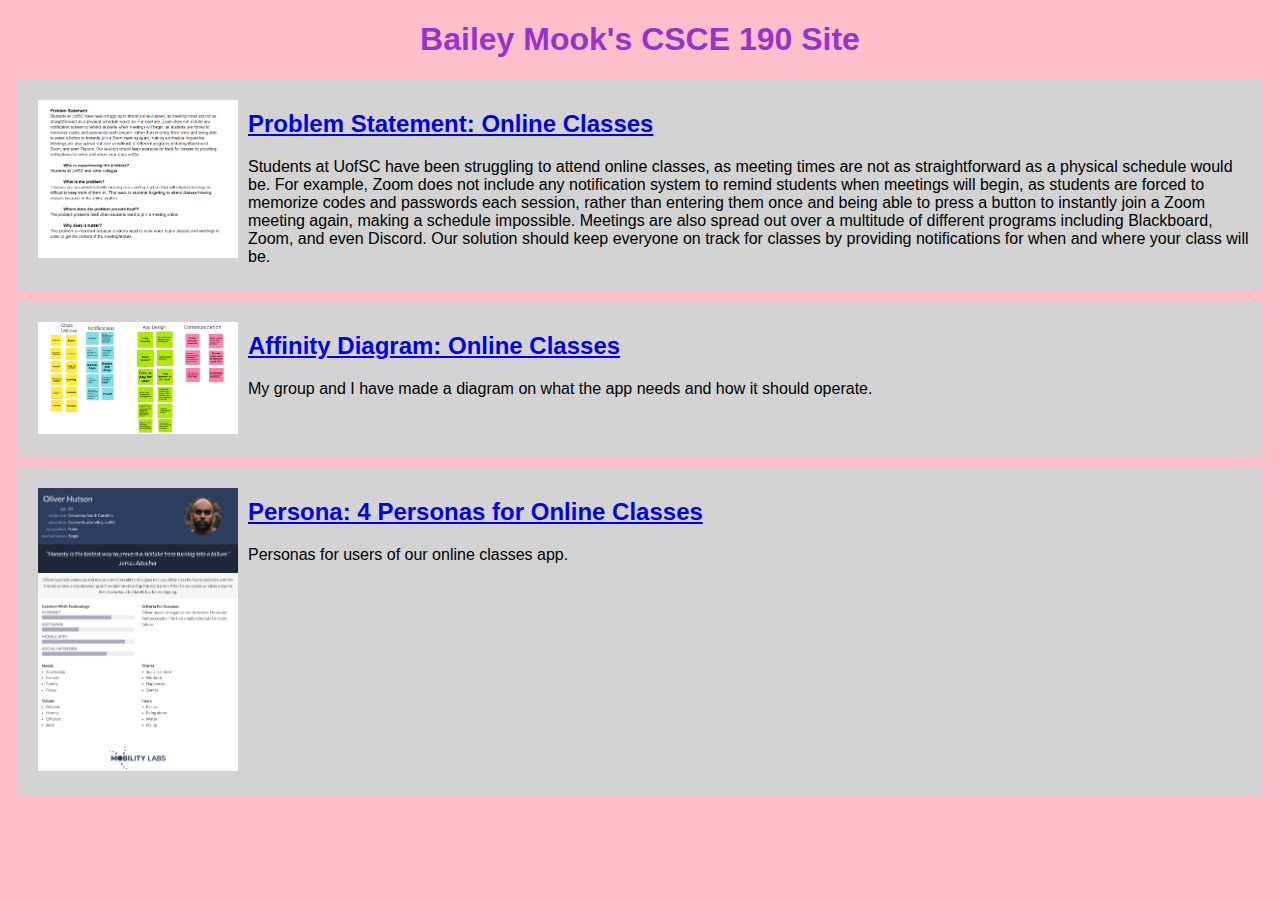
==== index.html @ 4bf0ffe0 "Add files via upload" ====
<!DOCTYPE html>
<html>
    <head>
        <title>CSCE 190: Bailey Mook</title>
        <link rel="stylesheet" href="styles.css">
    </head>
    <body>
        <h1>Bailey Mook's CSCE 190 Site</h1>

        <!-- Problem Statement Assignment-->
        <section class="assignment">
            <a href="files/problem-statment.pdf"><img src="images/problem-statement.png"></a>
            <section class="ass-details">
                <a href="files/problem-statment.pdf"><h2>Problem Statement: Online Classes </h2></a>
                <p>Students at UofSC have been struggling to attend online classes, as meeting times are not as
                    straightforward as a physical schedule would be. For example, Zoom does not include any
                    notification system to remind students when meetings will begin, as students are forced to
                    memorize codes and passwords each session, rather than entering them once and being able
                    to press a button to instantly join a Zoom meeting again, making a schedule impossible.
                    Meetings are also spread out over a multitude of different programs including Blackboard,
                    Zoom, and even Discord. Our solution should keep everyone on track for classes by providing
                    notifications for when and where your class will be.
                </p>
            </section>
        </section>

                <!-- Affinity Diagram Assignment-->
                <section class="assignment">
                    <a href="files/affinity-diagram.pdf"><img src="images/affinity-diagram.png"></a>
                    <section class="ass-details">
                        <a href="files/affinity-diagram.pdf"><h2>Affinity Diagram: Online Classes </h2></a>
                        <p>
                            My group and I have made a diagram on what the app needs and how it should operate.
                        </p>
                    </section>
                </section>

                           <!-- Persona Assignment-->
                           <section class="assignment">
                            <a href="files/personas.pdf"><img src="images/persona.png"></a>
                            <section class="ass-details">
                                <a href="files/personas.pdf"><h2>Persona: 4 Personas for Online Classes </h2></a>
                                <p>
                                    Personas for users of our online classes app.
                                </p>
                            </section>
                        </section>
    </body>
</html>
---- styles.css ----
body {
    background:pink;
    font-family: Arial, Helvetica, sans-serif;
}

.assignment{
    display:flex;
    padding:10px;
    margin:10px;
    background: lightgrey;
}

.assignment img {
    width: 200px;
    padding: 10px;
}

h1 {
    color: darkorchid;
    text-align:center;
}
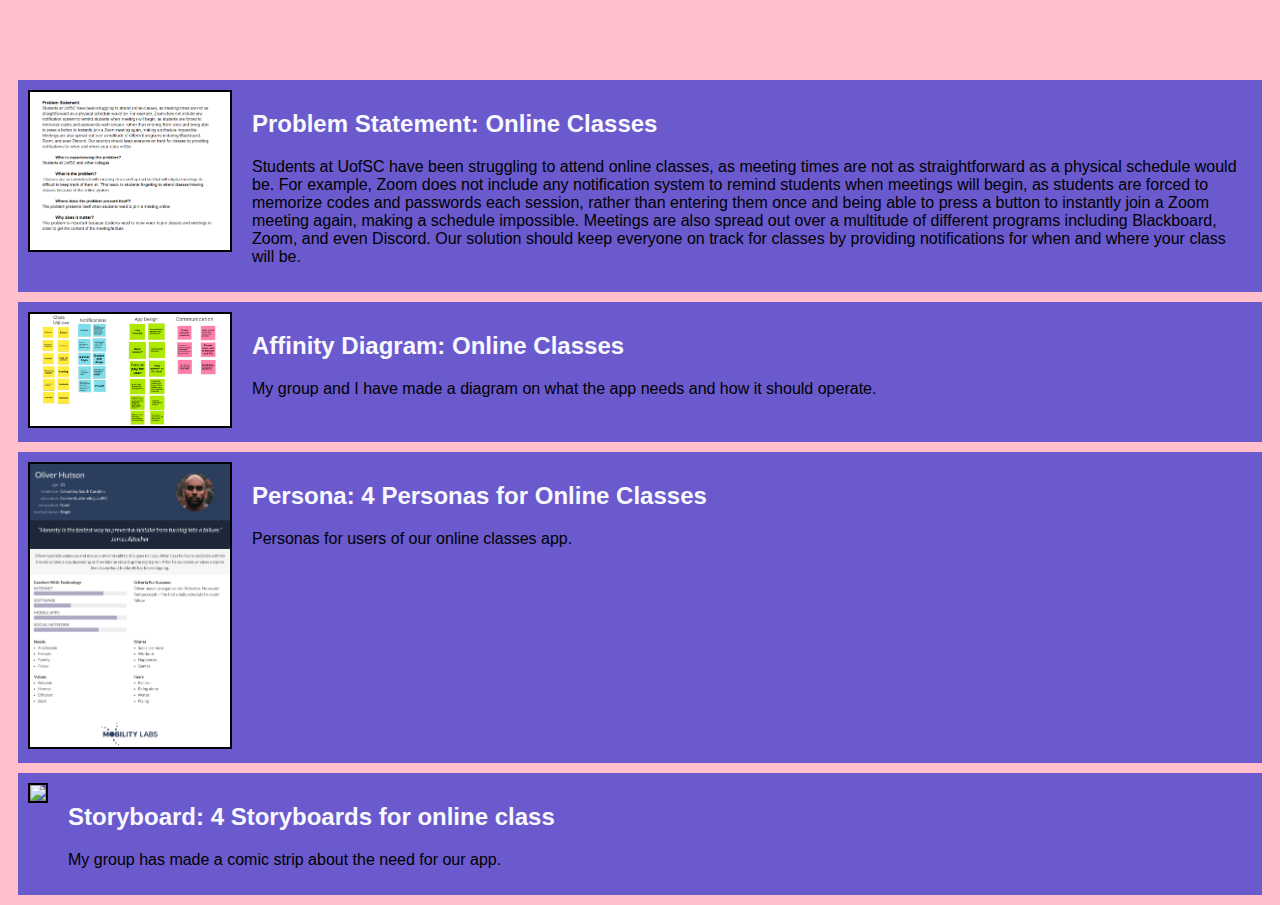
==== commit 90f39767: "Add files via upload" ====
--- a/index.html
+++ b/index.html
@@ -45,5 +45,16 @@
                                 </p>
                             </section>
                         </section>
+
+                          <!-- Storyboard Assignment-->
+                          <section class="assignment">
+                            <a href="files/storyboard.pdf"><img src="images/storyboard.png"></a>
+                            <section class="ass-details">
+                                <a href="files/storyboard.pdf"><h2>Storyboard: 4 Storyboards for online class </h2></a>
+                                <p>
+                                    My group has made a comic strip about the need for our app.
+                                </p>
+                            </section>
+                        </section>
     </body>
 </html>--- a/styles.css
+++ b/styles.css
@@ -7,15 +7,20 @@
     display:flex;
     padding:10px;
     margin:10px;
-    background: lightgrey;
+    background: slateblue;
 }
 
 .assignment img {
     width: 200px;
-    padding: 10px;
+    border: 2px solid black;
+    margin-right: 20px;
 }
 
 h1 {
-    color: darkorchid;
+    color: pink;
     text-align:center;
+}
+a{
+    text-decoration: none;
+    color: ghostwhite;
 }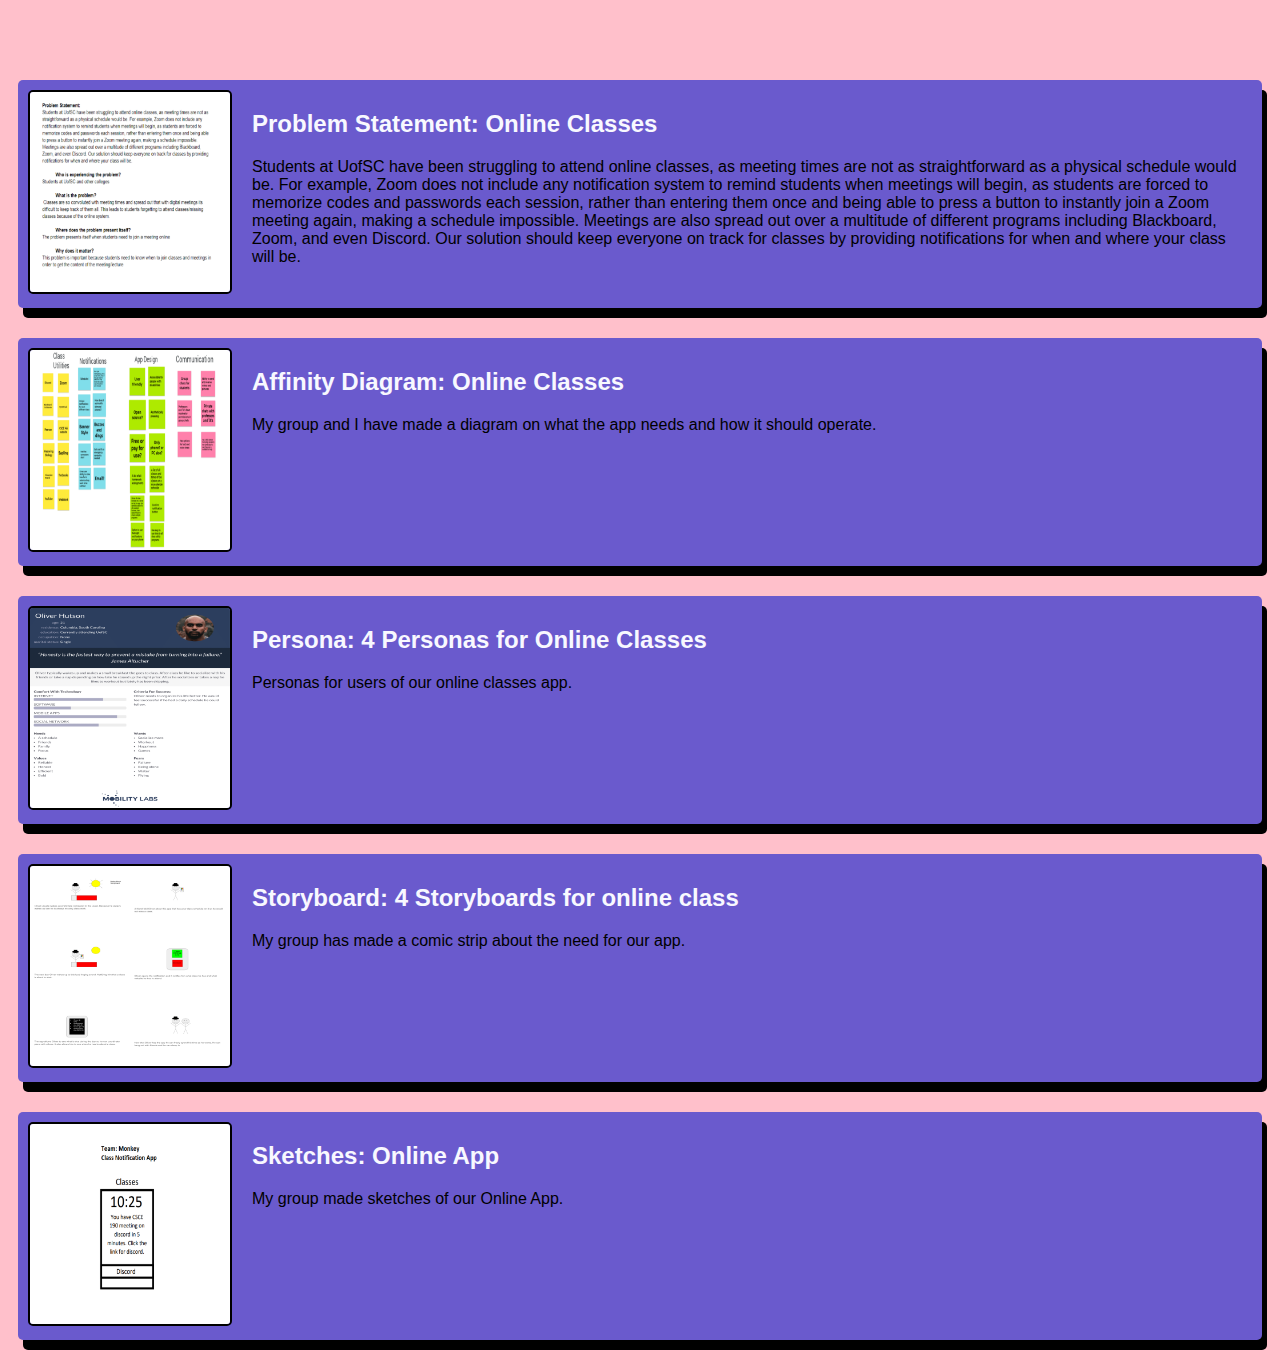
==== commit 86a784ce: "Add files via upload" ====
--- a/index.html
+++ b/index.html
@@ -56,5 +56,16 @@
                                 </p>
                             </section>
                         </section>
+
+                          <!-- Sketches Assignment-->
+                          <section class="assignment">
+                            <a href="files/sketch.pdf"><img src="images/sketch.png"></a>
+                            <section class="ass-details">
+                                <a href="files/sketch.pdf"><h2>Sketches: Online App </h2></a>
+                                <p>
+                                    My group made sketches of our Online App.
+                                </p>
+                            </section>
+                        </section>
     </body>
 </html>--- a/styles.css
+++ b/styles.css
@@ -7,13 +7,17 @@
     display:flex;
     padding:10px;
     margin:10px;
+    margin-bottom: 30px;
     background: slateblue;
+    border-radius: 5px;
+    box-shadow: 5px 10px #000000;
 }
 
 .assignment img {
     width: 200px;
     border: 2px solid black;
     margin-right: 20px;
+    border-radius: 5px;
 }
 
 h1 {
@@ -23,4 +27,8 @@
 a{
     text-decoration: none;
     color: ghostwhite;
-}+}
+
+.assignment a:hover{
+color: red;
+} 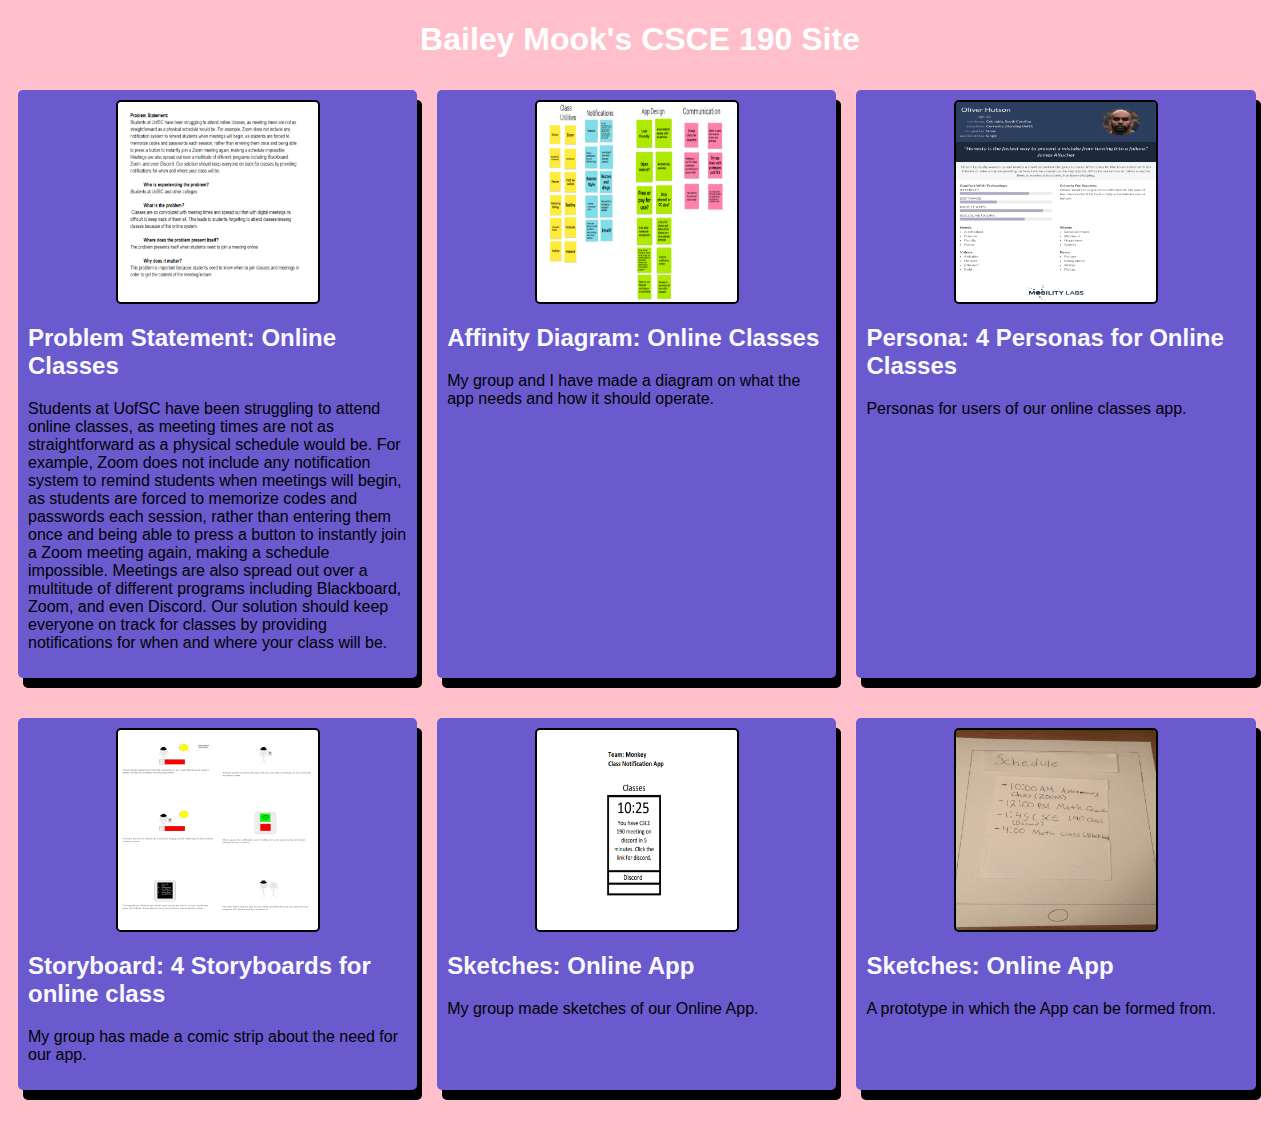
==== commit 0ba498c5: "Add files via upload" ====
--- a/index.html
+++ b/index.html
@@ -7,6 +7,7 @@
     <body>
         <h1>Bailey Mook's CSCE 190 Site</h1>
 
+        <div class="assignments">
         <!-- Problem Statement Assignment-->
         <section class="assignment">
             <a href="files/problem-statment.pdf"><img src="images/problem-statement.png"></a>
@@ -67,5 +68,17 @@
                                 </p>
                             </section>
                         </section>
+
+                            <!-- Sketches Assignment-->
+                            <section class="assignment">
+                              <a href="https://youtu.be/pi5IVbQICIM"><img src="images/paper-prototype.png"></a>
+                              <section class="ass-details">
+                                    <a href="https://youtu.be/pi5IVbQICIM"><h2>Sketches: Online App </h2></a>
+                                    <p>
+                                        A prototype in which the App can be formed from.
+                                    </p>
+                                </section>
+                        </section>
+                    </div>
     </body>
 </html>--- a/styles.css
+++ b/styles.css
@@ -3,8 +3,13 @@
     font-family: Arial, Helvetica, sans-serif;
 }
 
+.assignments{
+    display:flex;
+    flex-wrap: wrap;
+}
+
 .assignment{
-    display:flex;
+    width: 30%;
     padding:10px;
     margin:10px;
     margin-bottom: 30px;
@@ -18,10 +23,12 @@
     border: 2px solid black;
     margin-right: 20px;
     border-radius: 5px;
+    display: block;
+    margin: auto;
 }
 
 h1 {
-    color: pink;
+    color: white;
     text-align:center;
 }
 a{
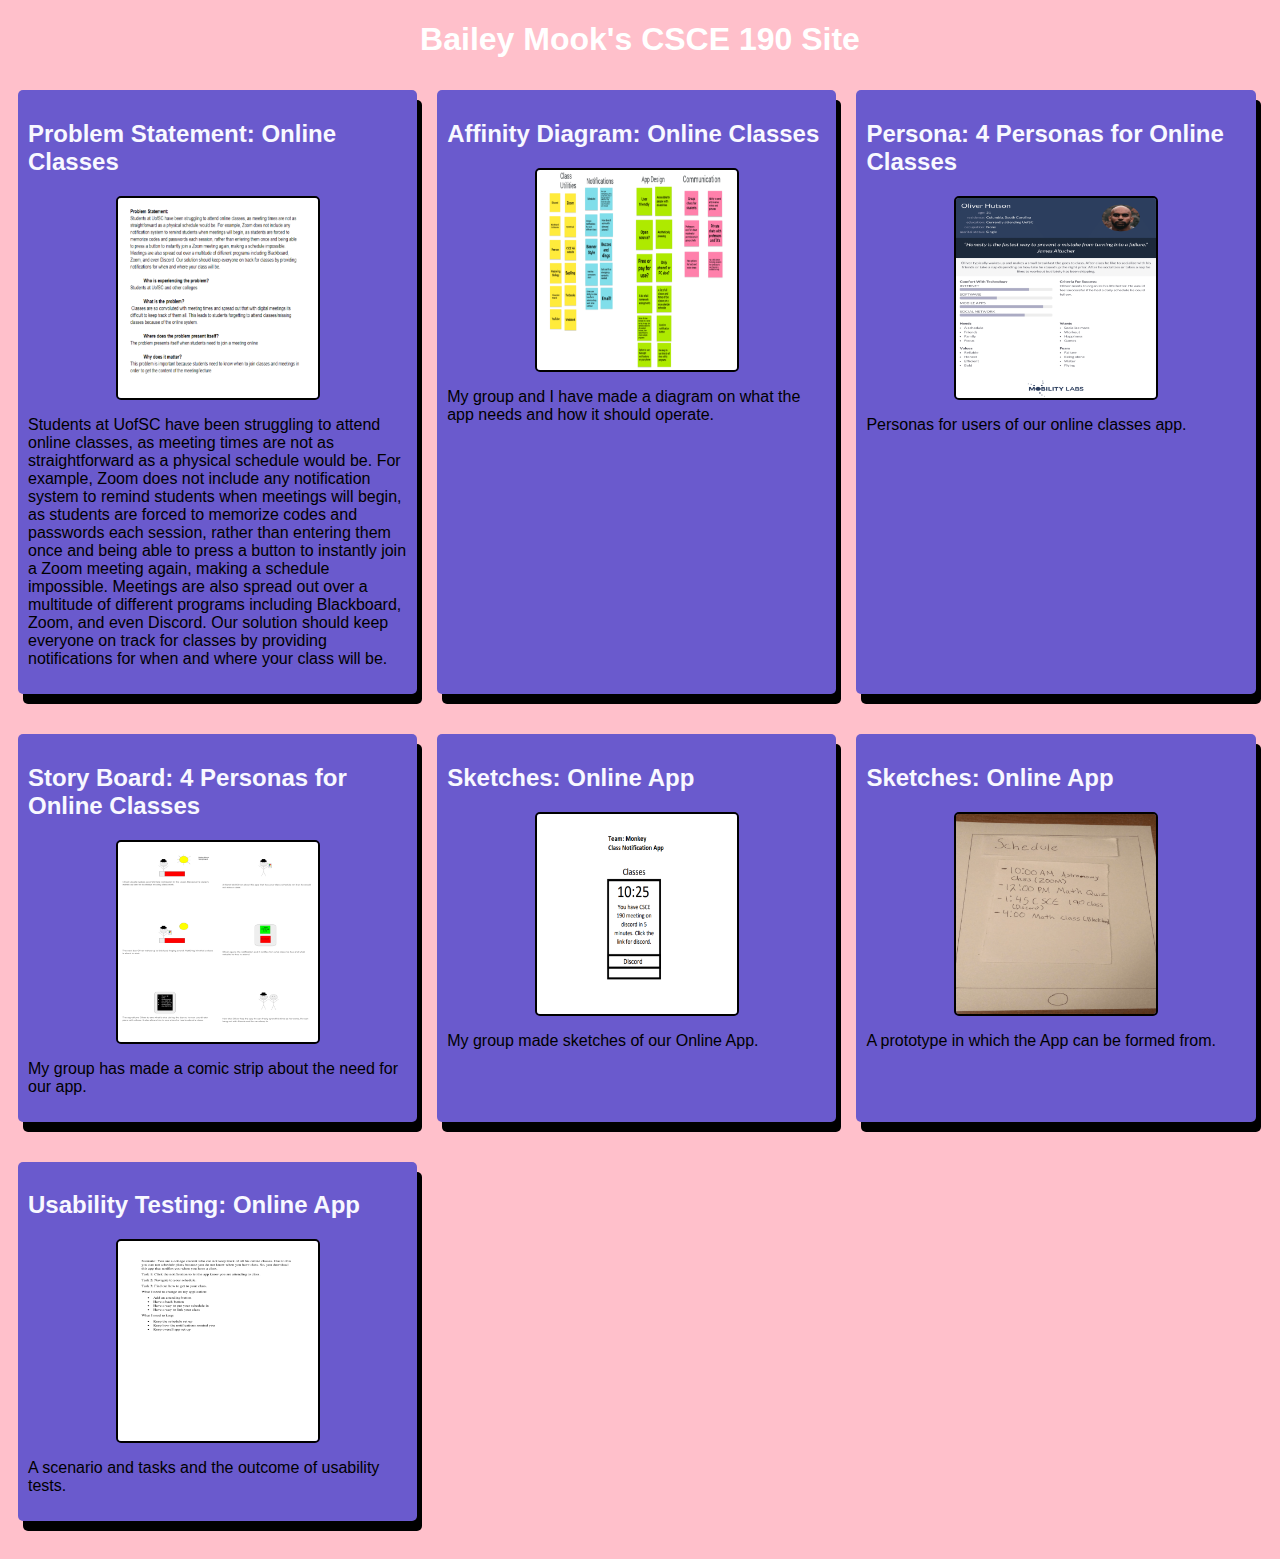
==== commit 23072424: "Add files via upload" ====
--- a/index.html
+++ b/index.html
@@ -10,9 +10,8 @@
         <div class="assignments">
         <!-- Problem Statement Assignment-->
         <section class="assignment">
+            <a href="files/problem-statment.pdf"><h2>Problem Statement: Online Classes </h2></a>
             <a href="files/problem-statment.pdf"><img src="images/problem-statement.png"></a>
-            <section class="ass-details">
-                <a href="files/problem-statment.pdf"><h2>Problem Statement: Online Classes </h2></a>
                 <p>Students at UofSC have been struggling to attend online classes, as meeting times are not as
                     straightforward as a physical schedule would be. For example, Zoom does not include any
                     notification system to remind students when meetings will begin, as students are forced to
@@ -22,63 +21,61 @@
                     Zoom, and even Discord. Our solution should keep everyone on track for classes by providing
                     notifications for when and where your class will be.
                 </p>
-            </section>
         </section>
 
                 <!-- Affinity Diagram Assignment-->
                 <section class="assignment">
+                    <a href="files/affinity-diagram.pdf"><h2>Affinity Diagram: Online Classes </h2></a>
                     <a href="files/affinity-diagram.pdf"><img src="images/affinity-diagram.png"></a>
-                    <section class="ass-details">
-                        <a href="files/affinity-diagram.pdf"><h2>Affinity Diagram: Online Classes </h2></a>
                         <p>
                             My group and I have made a diagram on what the app needs and how it should operate.
                         </p>
-                    </section>
                 </section>
 
                            <!-- Persona Assignment-->
                            <section class="assignment">
+                            <a href="files/personas.pdf"><h2>Persona: 4 Personas for Online Classes </h2></a>
                             <a href="files/personas.pdf"><img src="images/persona.png"></a>
-                            <section class="ass-details">
-                                <a href="files/personas.pdf"><h2>Persona: 4 Personas for Online Classes </h2></a>
                                 <p>
                                     Personas for users of our online classes app.
                                 </p>
-                            </section>
                         </section>
 
                           <!-- Storyboard Assignment-->
                           <section class="assignment">
+                            <a href="files/storyboard.pdf"><h2>Story Board: 4 Personas for Online Classes </h2></a>
                             <a href="files/storyboard.pdf"><img src="images/storyboard.png"></a>
-                            <section class="ass-details">
-                                <a href="files/storyboard.pdf"><h2>Storyboard: 4 Storyboards for online class </h2></a>
                                 <p>
                                     My group has made a comic strip about the need for our app.
                                 </p>
-                            </section>
                         </section>
 
                           <!-- Sketches Assignment-->
                           <section class="assignment">
+                            <a href="files/sketch.pdf"><h2>Sketches: Online App </h2></a>
                             <a href="files/sketch.pdf"><img src="images/sketch.png"></a>
-                            <section class="ass-details">
-                                <a href="files/sketch.pdf"><h2>Sketches: Online App </h2></a>
                                 <p>
                                     My group made sketches of our Online App.
                                 </p>
-                            </section>
                         </section>
 
-                            <!-- Sketches Assignment-->
+                            <!-- Paper Prototype Assignment-->
                             <section class="assignment">
-                              <a href="https://youtu.be/pi5IVbQICIM"><img src="images/paper-prototype.png"></a>
-                              <section class="ass-details">
-                                    <a href="https://youtu.be/pi5IVbQICIM"><h2>Sketches: Online App </h2></a>
+                                <a href="https://youtu.be/pi5IVbQICIM"><h2>Sketches: Online App </h2></a>
+                                <a href="https://youtu.be/pi5IVbQICIM"><img src="images/paper-prototype.png"></a>
                                     <p>
                                         A prototype in which the App can be formed from.
                                     </p>
-                                </section>
                         </section>
+
+                         <!-- Usability Testing Script Assignment-->
+                         <section class="assignment"> 
+                            <a href="files/usability-testing-script.pdf"><h2>Usability Testing: Online App </h2></a>
+                            <a href="files/usability-testing-script.pdf"><img src="images/usability-testing-script.png"></a>
+                                  <p>
+                                      A scenario and tasks and the outcome of usability tests.
+                                  </p>
+                      </section>
                     </div>
     </body>
 </html>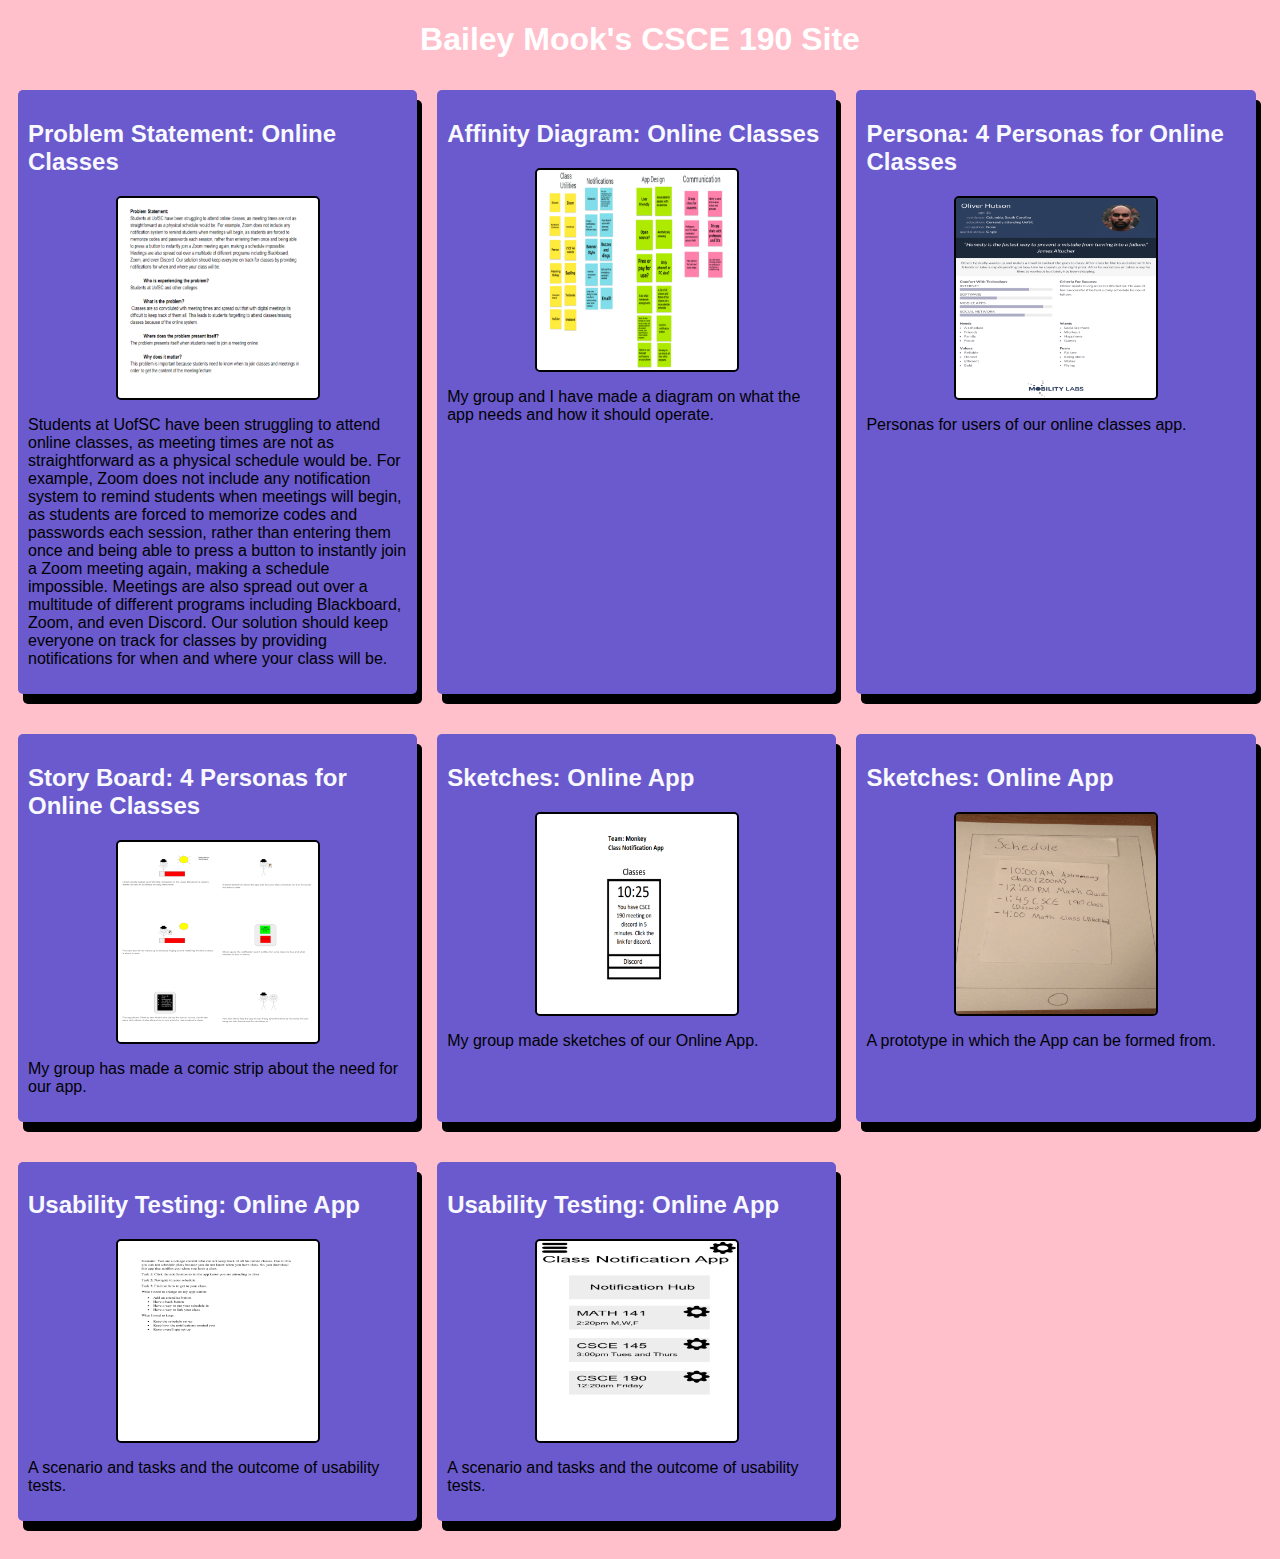
==== commit 18884d04: "Add files via upload" ====
--- a/index.html
+++ b/index.html
@@ -75,6 +75,14 @@
                                   <p>
                                       A scenario and tasks and the outcome of usability tests.
                                   </p>
+                        </section>
+                         <!-- Low-fi Prototype Assignment-->
+                         <section class="assignment"> 
+                            <a href="files/low-fi-prototype/index.html"><h2>Usability Testing: Online App </h2></a>
+                            <a href="files/low-fi-prototype/index.html"><img src="images/low-fi-prototype.png"></a>
+                                  <p>
+                                      A scenario and tasks and the outcome of usability tests.
+                                  </p>
                       </section>
                     </div>
     </body>
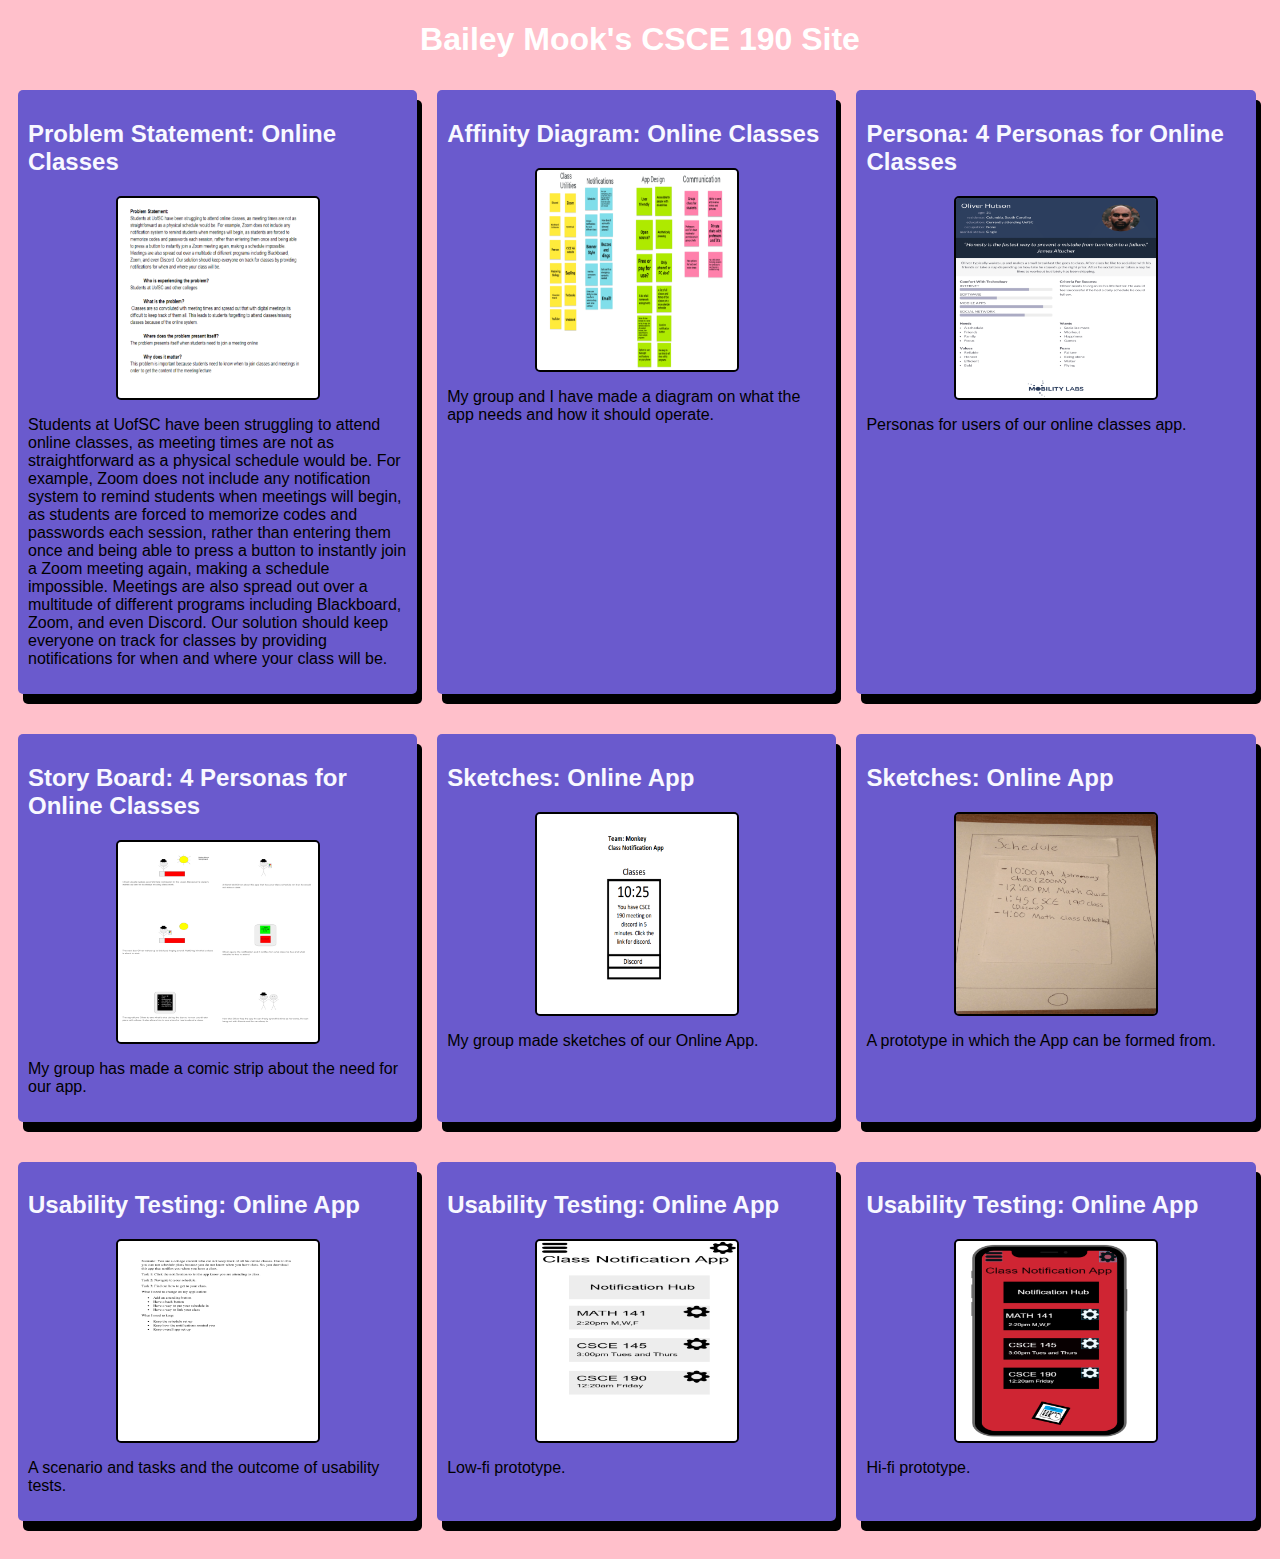
==== commit e2b7430c: "Add files via upload" ====
--- a/index.html
+++ b/index.html
@@ -81,7 +81,15 @@
                             <a href="files/low-fi-prototype/index.html"><h2>Usability Testing: Online App </h2></a>
                             <a href="files/low-fi-prototype/index.html"><img src="images/low-fi-prototype.png"></a>
                                   <p>
-                                      A scenario and tasks and the outcome of usability tests.
+                                      Low-fi prototype.
+                                  </p>
+                      </section>
+                         <!-- Hi-fi Prototype Assignment-->
+                         <section class="assignment"> 
+                            <a href="files/hi-fi-prototype/index.html"><h2>Usability Testing: Online App </h2></a>
+                            <a href="files/hi-fi-prototype/index.html"><img src="images/hi-fi-prototype.png"></a>
+                                  <p>
+                                      Hi-fi prototype.
                                   </p>
                       </section>
                     </div>
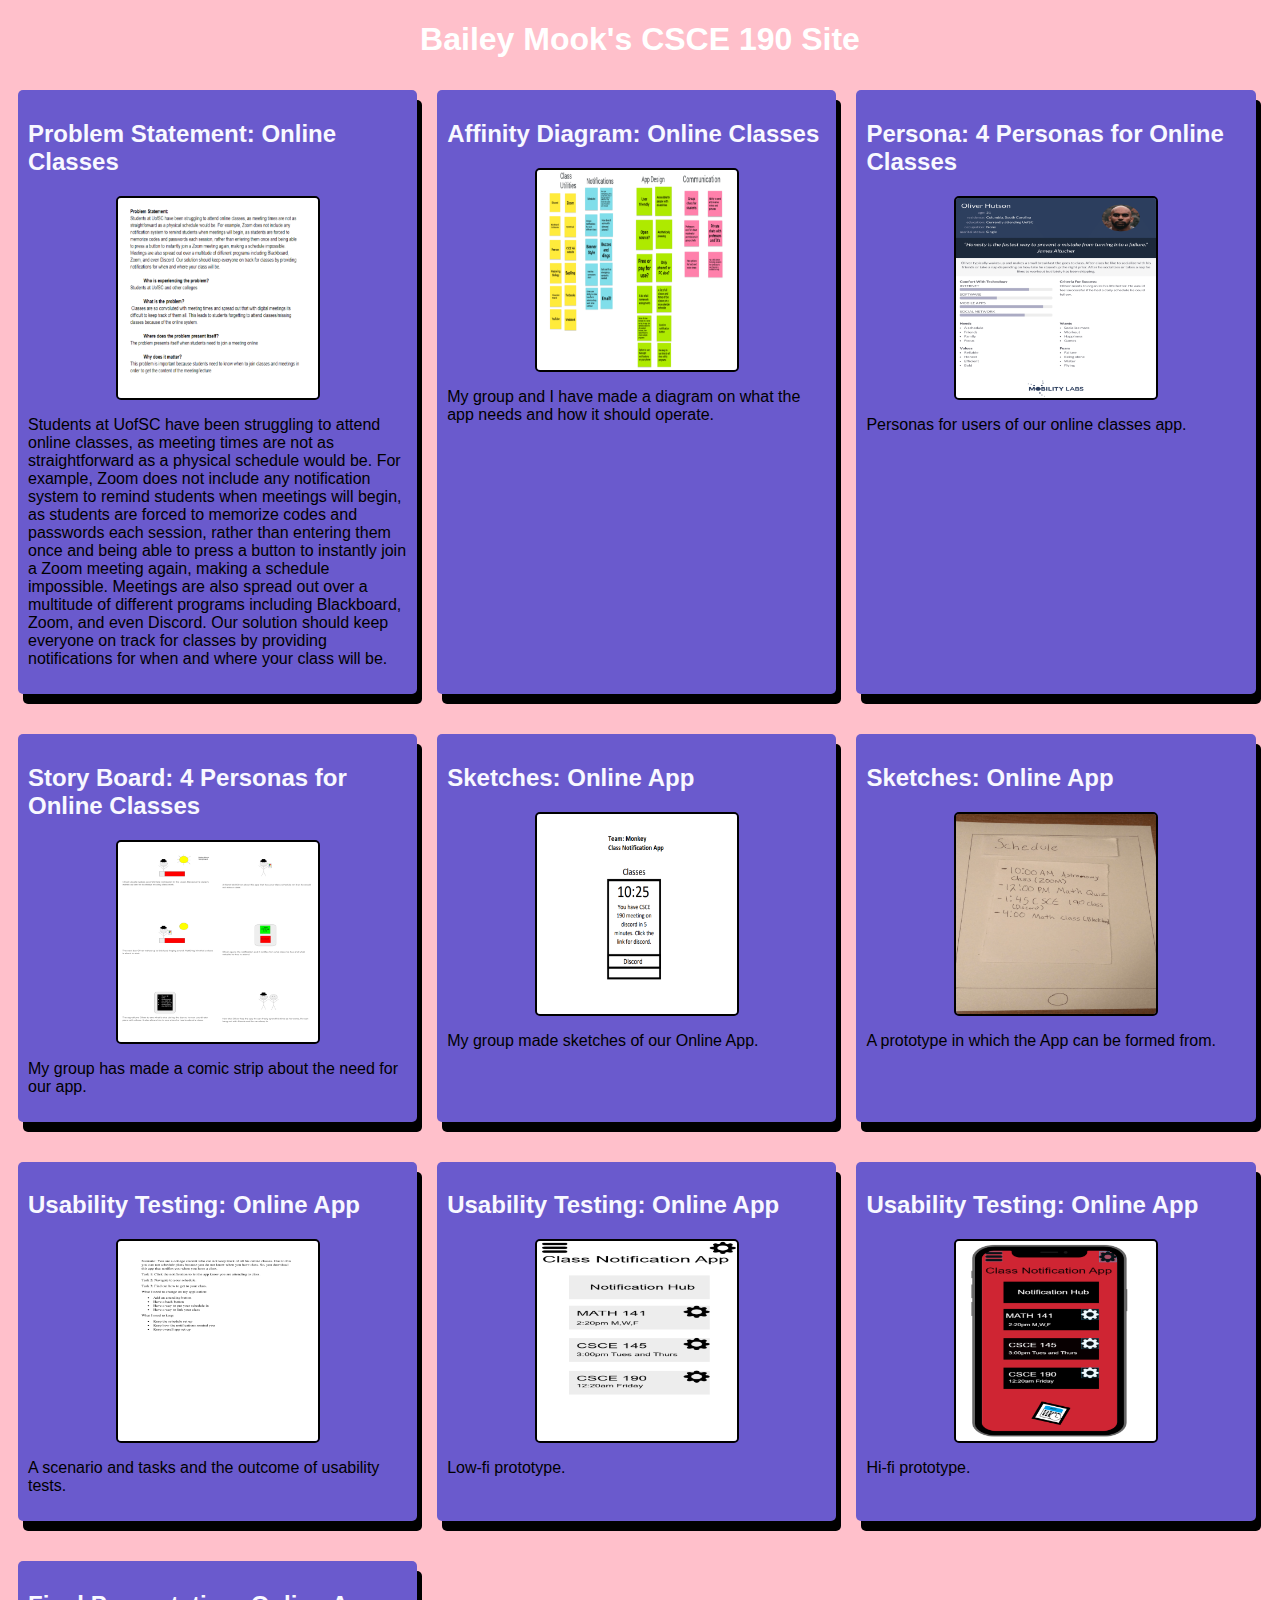
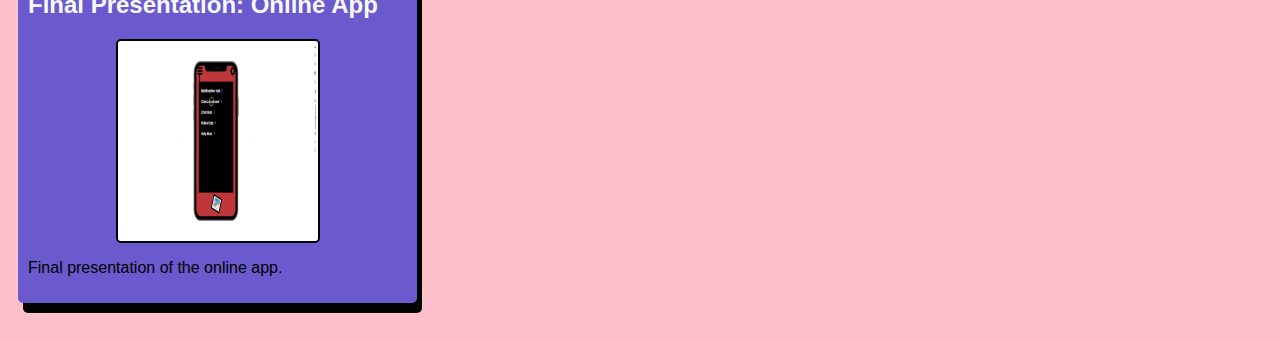
==== commit 6bbc33df: "Add files via upload" ====
--- a/index.html
+++ b/index.html
@@ -92,6 +92,14 @@
                                       Hi-fi prototype.
                                   </p>
                       </section>
+                                               <!-- Hi-fi Prototype Assignment-->
+                                               <section class="assignment"> 
+                                                <a href="https://youtu.be/yTXiIjlcbvI"><h2>Final Presentation: Online App </h2></a>
+                                                <a href="https://youtu.be/yTXiIjlcbvI"><img src="images/final-presentation.png"></a>
+                                                      <p>
+                                                          Final presentation of the online app.
+                                                      </p>
+                                          </section>
                     </div>
     </body>
 </html>